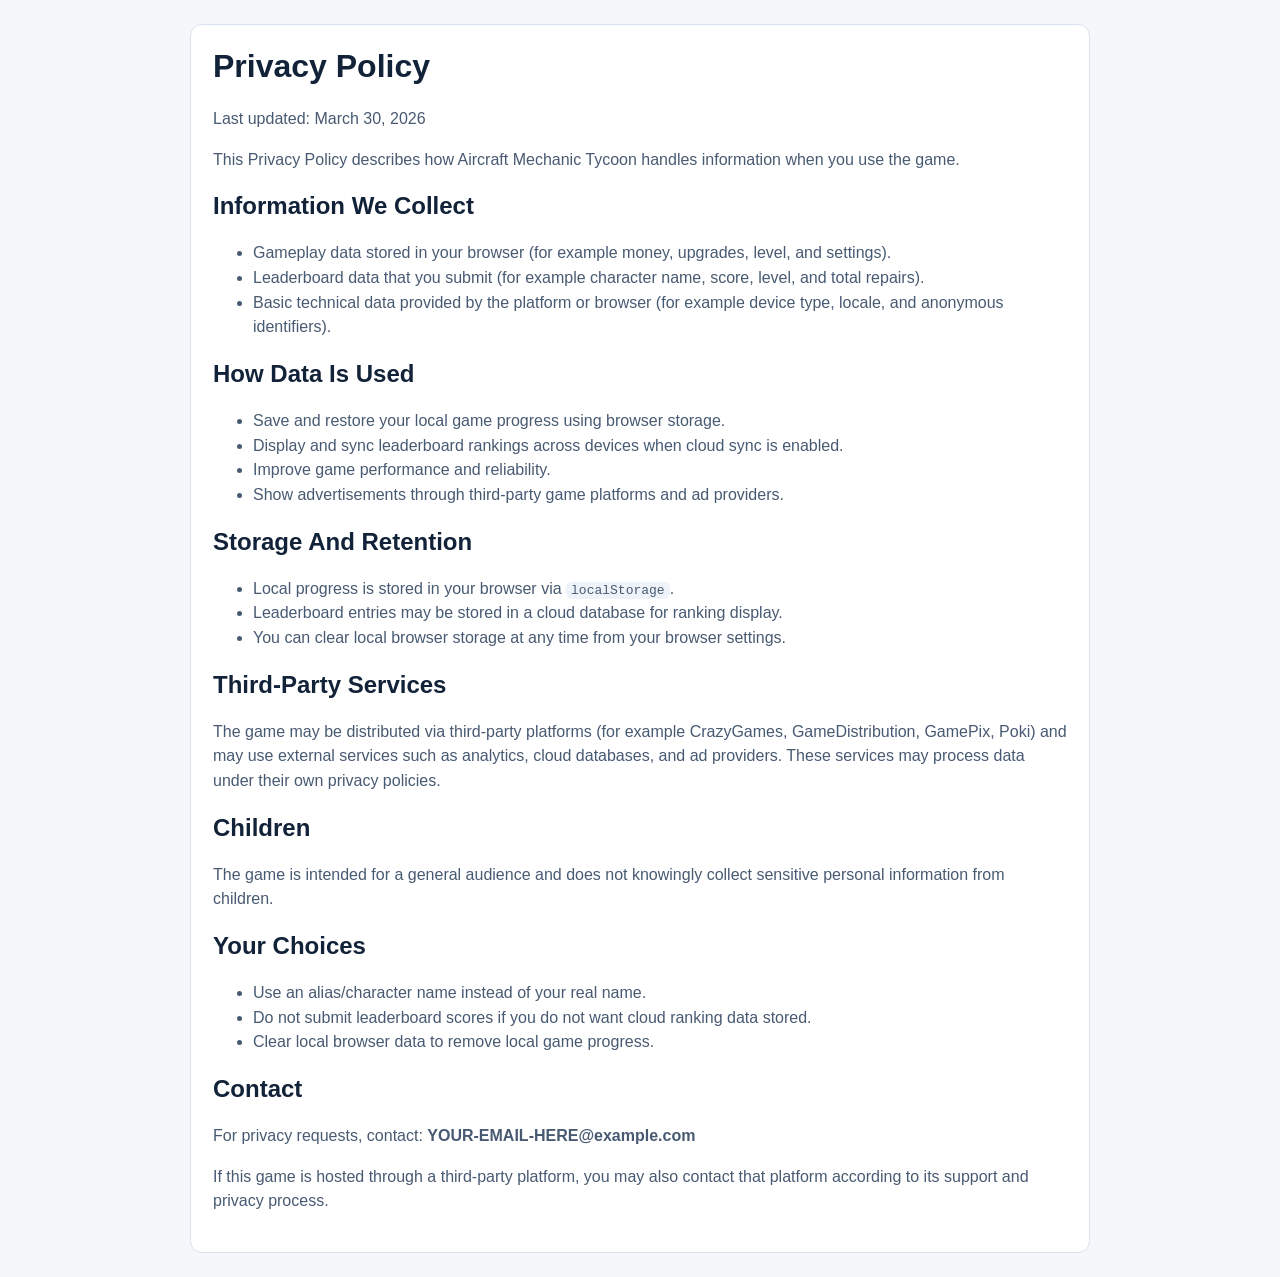
==== privacy.html @ 062f182d "Add portal submission kit and legal pages for ad monetization" ====
<!DOCTYPE html>
<html lang="en">
<head>
  <meta charset="UTF-8" />
  <meta name="viewport" content="width=device-width, initial-scale=1" />
  <title>Privacy Policy - Aircraft Mechanic Tycoon</title>
  <style>
    :root {
      color-scheme: light;
      --bg: #f5f7fb;
      --panel: #ffffff;
      --ink: #122238;
      --muted: #485a72;
      --accent: #0f7b6c;
      --border: #d8e1ee;
    }

    * { box-sizing: border-box; }

    body {
      margin: 0;
      font-family: "Segoe UI", Arial, sans-serif;
      background: var(--bg);
      color: var(--ink);
      line-height: 1.55;
    }

    main {
      max-width: 900px;
      margin: 24px auto;
      padding: 22px;
      background: var(--panel);
      border: 1px solid var(--border);
      border-radius: 12px;
    }

    h1, h2 { line-height: 1.2; }
    h1 { margin-top: 0; }
    p, li { color: var(--muted); }
    a { color: var(--accent); }
    code { background: #eef3fa; padding: 1px 5px; border-radius: 6px; }
  </style>
</head>
<body>
  <main>
    <h1>Privacy Policy</h1>
    <p>Last updated: March 30, 2026</p>

    <p>
      This Privacy Policy describes how Aircraft Mechanic Tycoon handles information when you use the game.
    </p>

    <h2>Information We Collect</h2>
    <ul>
      <li>Gameplay data stored in your browser (for example money, upgrades, level, and settings).</li>
      <li>Leaderboard data that you submit (for example character name, score, level, and total repairs).</li>
      <li>Basic technical data provided by the platform or browser (for example device type, locale, and anonymous identifiers).</li>
    </ul>

    <h2>How Data Is Used</h2>
    <ul>
      <li>Save and restore your local game progress using browser storage.</li>
      <li>Display and sync leaderboard rankings across devices when cloud sync is enabled.</li>
      <li>Improve game performance and reliability.</li>
      <li>Show advertisements through third-party game platforms and ad providers.</li>
    </ul>

    <h2>Storage And Retention</h2>
    <ul>
      <li>Local progress is stored in your browser via <code>localStorage</code>.</li>
      <li>Leaderboard entries may be stored in a cloud database for ranking display.</li>
      <li>You can clear local browser storage at any time from your browser settings.</li>
    </ul>

    <h2>Third-Party Services</h2>
    <p>
      The game may be distributed via third-party platforms (for example CrazyGames, GameDistribution, GamePix, Poki) and may use external services such as analytics, cloud databases, and ad providers.
      These services may process data under their own privacy policies.
    </p>

    <h2>Children</h2>
    <p>
      The game is intended for a general audience and does not knowingly collect sensitive personal information from children.
    </p>

    <h2>Your Choices</h2>
    <ul>
      <li>Use an alias/character name instead of your real name.</li>
      <li>Do not submit leaderboard scores if you do not want cloud ranking data stored.</li>
      <li>Clear local browser data to remove local game progress.</li>
    </ul>

    <h2>Contact</h2>
    <p>
      For privacy requests, contact: <strong>YOUR-EMAIL-HERE@example.com</strong>
    </p>

    <p>
      If this game is hosted through a third-party platform, you may also contact that platform according to its support and privacy process.
    </p>
  </main>
</body>
</html>
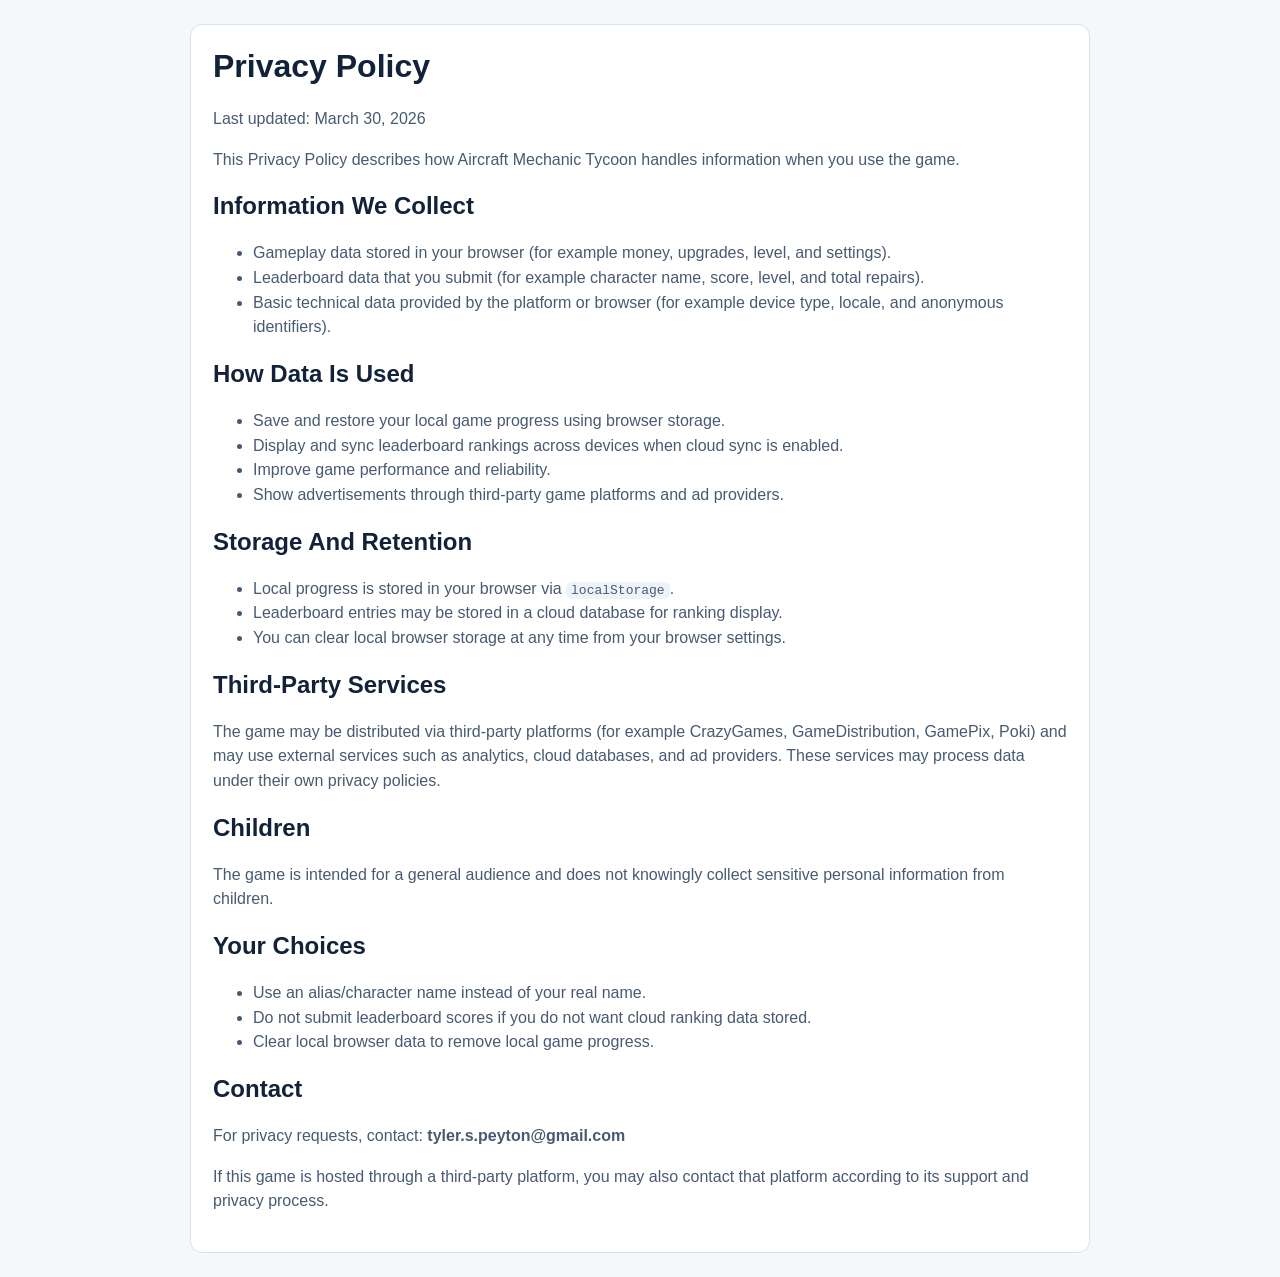
==== commit b6a31e88: "Set legal contact email on privacy and terms pages" ====
--- a/privacy.html
+++ b/privacy.html
@@ -92,7 +92,7 @@
 
     <h2>Contact</h2>
     <p>
-      For privacy requests, contact: <strong>YOUR-EMAIL-HERE@example.com</strong>
+      For privacy requests, contact: <strong>tyler.s.peyton@gmail.com</strong>
     </p>
 
     <p>
